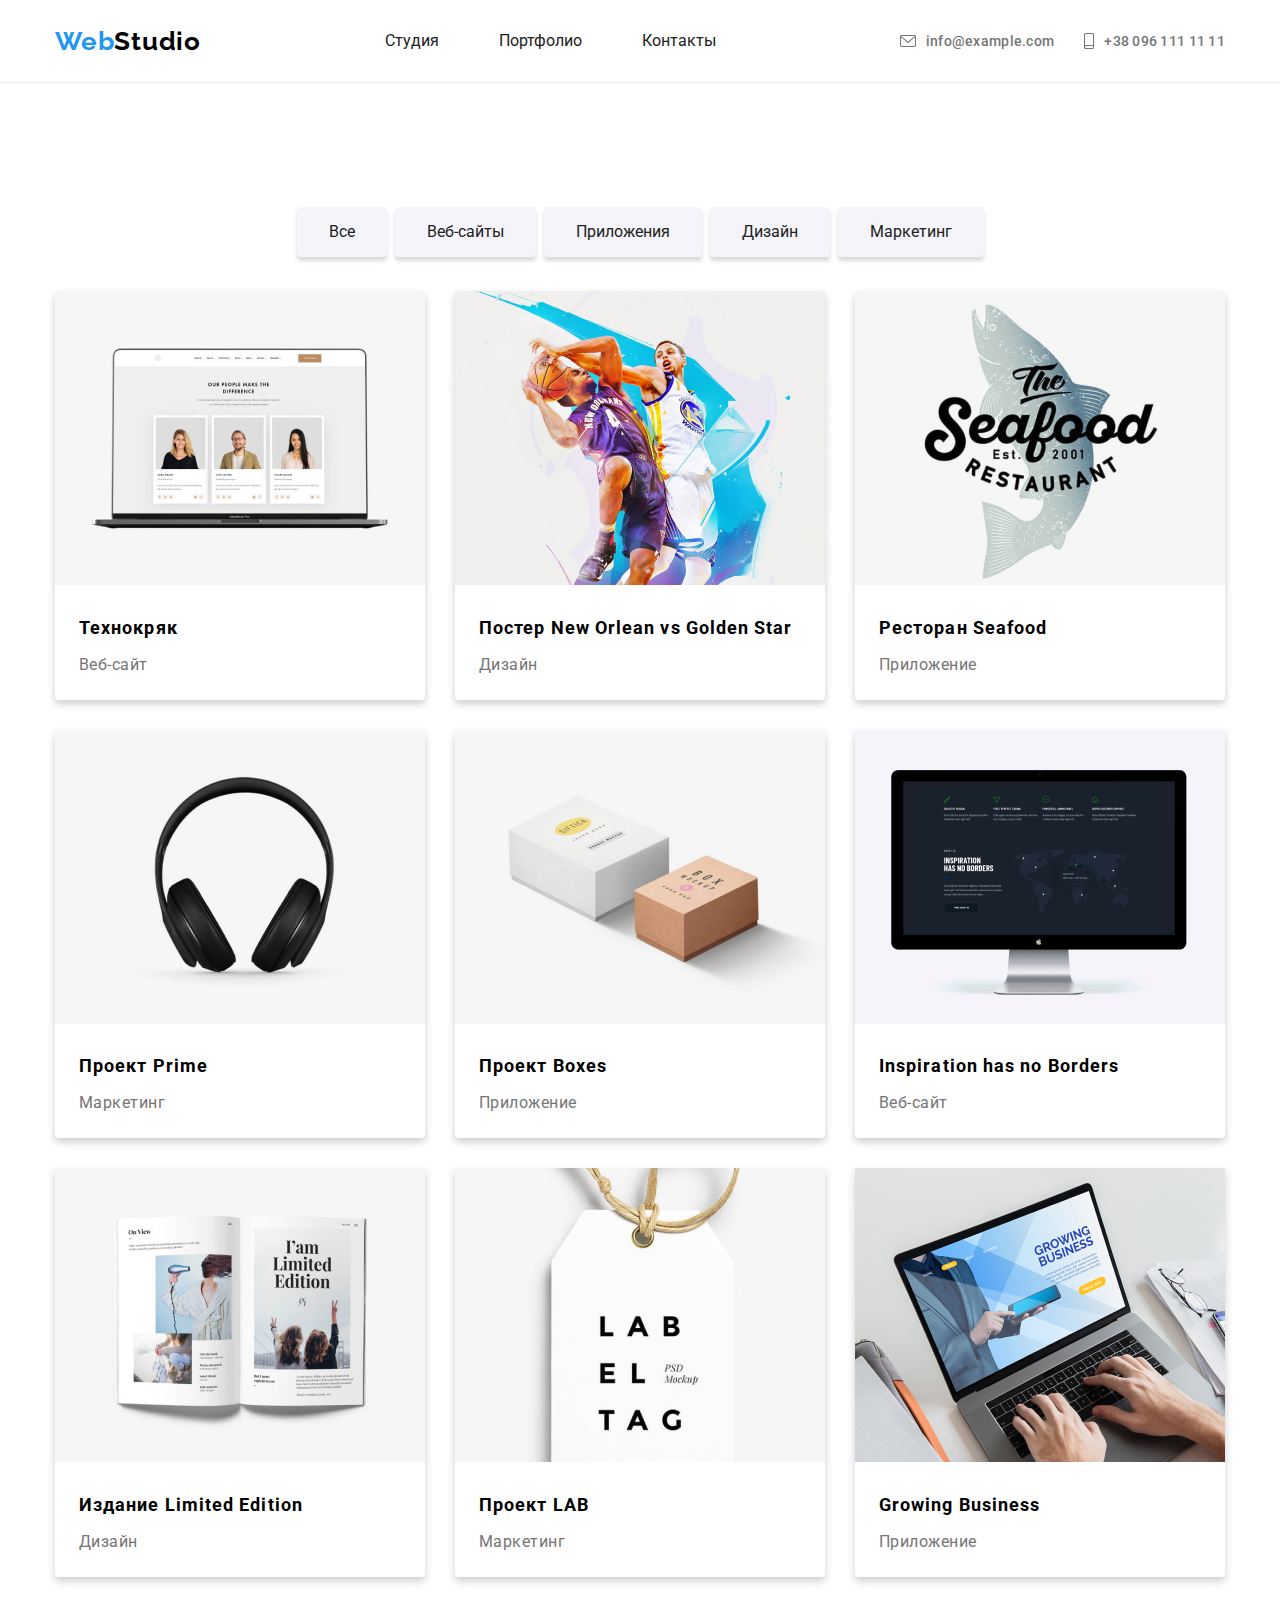
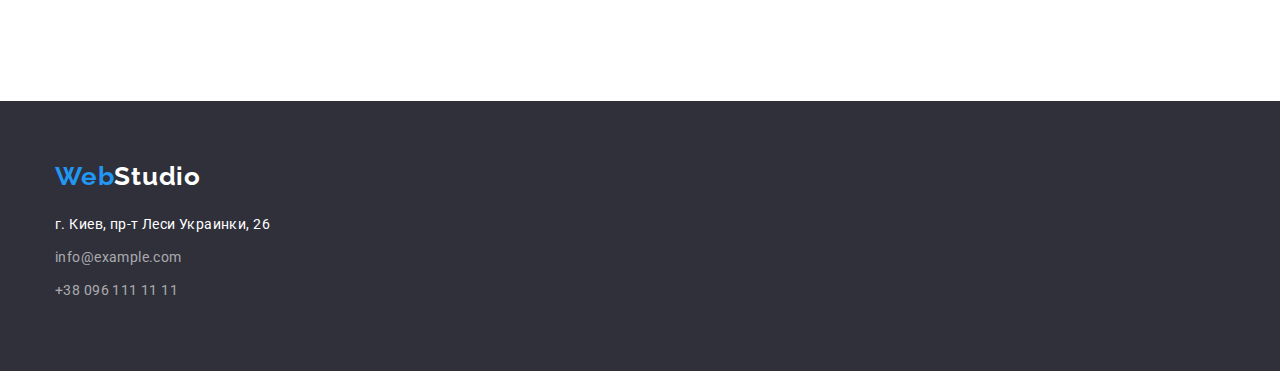
==== portfolio.html @ 207485e9 "Regular customers" ====
<!DOCTYPE html>
<html lang="en">
  <head>
    <meta charset="UTF-8" />
    <meta http-equiv="X-UA-Compatible" content="IE=edge" />
    <meta name="viewport" content="width=device-width, initial-scale=1.0" />
    <title>Portfolio</title>
    <link rel="preconnect" href="https://fonts.googleapis.com" />
    <link rel="preconnect" href="https://fonts.gstatic.com" crossorigin />
    <link
      href="https://fonts.googleapis.com/css2?family=Raleway:wght@700&display=swap"
      rel="stylesheet"
    />
    <link
      href="https://fonts.googleapis.com/css2?family=Raleway:wght@700&family=Roboto:wght@500&display=swap"
      rel="stylesheet"
    />
    <link rel="stylesheet" href="css/normalize.css" />
    <link rel="stylesheet" href="css/style.css" />
  </head>
  <body>
    <!-- Header -->
    <header class="header">
      <div class="container">
        <div class="header-wrapper">
          <div>
            <a class="navbar-logo" href="#"
              >Web<span class="studio_head">Studio</span></a
            >
          </div>

          <nav class="nav">
            <ul class="nav__item">
              <li class="nav__item_list">
                <a href="./index.html" class="nav__item_list-link">Студия</a>
              </li>
              <li class="nav__item_list">
                <a href="#" class="nav__item_list-link">Портфолио</a>
              </li>
              <li class="nav__item_list">
                <a href="#" class="nav__item_list-link">Контакты</a>
              </li>
            </ul>
          </nav>

          <div class="header__block">
            <a
              class="header__block-link margin-right"
              href="mailto:info@example.com"
              ><svg
                width="16"
                height="16"
                viewBox="0 0 16 12"
                fill="none"
                xmlns="http://www.w3.org/2000/svg"
              >
                <path
                  d="M14.5 0H1.50001C0.672854 0 0 0.672853 0 1.50001V10.5C0 11.3271 0.672854 12 1.50001 12H14.5C15.3271 12 16 11.3271 16 10.5V1.50001C16 0.672853 15.3271 0 14.5 0V0ZM14.5 0.999994C14.5679 0.999994 14.6325 1.01409 14.6916 1.0387L8 6.83838L1.30833 1.0387C1.36742 1.01412 1.43204 0.999994 1.49998 0.999994H14.5ZM14.5 11H1.50001C1.22414 11 0.999996 10.7759 0.999996 10.5V2.09521L7.67236 7.87792C7.76661 7.95944 7.8833 7.99999 8 7.99999C8.1167 7.99999 8.23339 7.95948 8.32764 7.87792L15 2.09521V10.5C15 10.7759 14.7759 11 14.5 11V11Z"
                  fill="#757575"
                />
              </svg>
              <span class="header__block-text">info@example.com</span></a
            >
            <a class="header__block-link" href="tel:+380961111111"
              ><svg
                width="10"
                height="16"
                viewBox="0 0 10 16"
                fill="none"
                xmlns="http://www.w3.org/2000/svg"
              >
                <path
                  d="M8.5 0H1.5C0.672848 0 0 0.672848 0 1.5V14.5C0 15.3272 0.672848 16 1.5 16H8.5C9.32715 16 10 15.3272 10 14.5V1.5C10 0.672848 9.32715 0 8.5 0ZM1.5 1H8.5C8.77588 1 9 1.22412 9 1.5V12H1V1.5C1 1.22412 1.22412 1 1.5 1ZM8.5 15H1.5C1.22412 15 1 14.7759 1 14.5V13H9V14.5C9 14.7759 8.77588 15 8.5 15Z"
                  fill="#757575"
                />
                <path
                  d="M2.35355 13.7389C2.54882 13.9213 2.54882 14.2169 2.35355 14.3992C2.15828 14.5816 1.84172 14.5816 1.64645 14.3992C1.45118 14.2169 1.45118 13.9213 1.64645 13.7389C1.84172 13.5566 2.15828 13.5566 2.35355 13.7389Z"
                  fill="#757575"
                />
              </svg>
              <span class="header__block-text">+38 096 111 11 11</span></a
            >
          </div>
        </div>
      </div>
    </header>

    <!-- Main -->

    <main>
      <div class="container">
        <div class="group__btn">
          <button class="group__btn-item">Все</button
          ><button class="group__btn-item">Веб-сайты</button
          ><button class="group__btn-item">Приложения</button
          ><button class="group__btn-item">Дизайн</button
          ><button class="group__btn-item">Маркетинг</button>
        </div>
        <div class="cards__img">
          <div class="cards__img_item">
            <img src="images/portfolio/img.jpg" alt="img" />
            <div class="cards__img_info">
              <span class="cards__img_info-a">Технокряк</span>
              <span class="cards__img_info-b">Веб-сайт</span>
            </div>
          </div>
          <div class="cards__img_item">
            <img src="images/portfolio/img_2.jpg" alt="img" />
            <div class="cards__img_info">
              <span class="cards__img_info-a"
                >Постер New Orlean vs Golden Star</span
              >
              <span class="cards__img_info-b">Дизайн</span>
            </div>
          </div>
          <div class="cards__img_item">
            <img src="images/portfolio/img_3.jpg" alt="img" />
            <div class="cards__img_info">
              <span class="cards__img_info-a">Ресторан Seafood</span>
              <span class="cards__img_info-b">Приложение</span>
            </div>
          </div>
          <div class="cards__img_item">
            <img src="images/portfolio/img_4.jpg" alt="img" />
            <div class="cards__img_info">
              <span class="cards__img_info-a">Проект Prime</span>
              <span class="cards__img_info-b">Маркетинг</span>
            </div>
          </div>
          <div class="cards__img_item">
            <img src="images/portfolio/img_5.jpg" alt="img" />
            <div class="cards__img_info">
              <span class="cards__img_info-a">Проект Boxes</span>
              <span class="cards__img_info-b">Приложение</span>
            </div>
          </div>
          <div class="cards__img_item">
            <img src="images/portfolio/img_6.jpg" alt="img" />
            <div class="cards__img_info">
              <span class="cards__img_info-a">Inspiration has no Borders</span>
              <span class="cards__img_info-b">Веб-сайт</span>
            </div>
          </div>
          <div class="cards__img_item">
            <img src="images/portfolio/img_7.jpg" alt="img" />
            <div class="cards__img_info">
              <span class="cards__img_info-a">Издание Limited Edition</span>
              <span class="cards__img_info-b">Дизайн</span>
            </div>
          </div>
          <div class="cards__img_item">
            <img src="images/portfolio/img_8.jpg" alt="img" />
            <div class="cards__img_info">
              <span class="cards__img_info-a">Проект LAB</span>
              <span class="cards__img_info-b">Маркетинг</span>
            </div>
          </div>
          <div class="cards__img_item">
            <img src="images/portfolio/img_9.jpg" alt="img" />
            <div class="cards__img_info">
              <span class="cards__img_info-a">Growing Business</span>
              <span class="cards__img_info-b">Приложение</span>
            </div>
          </div>
        </div>
      </div>
    </main>

    <!-- footer -->

    <footer class="footer">
      <div class="container">
        <div class="footer__wraper">
          <a class="logo-footer" href="#"
            >Web<span class="studio">Studio</span></a
          >
          <address class="addr">
            <a class="link white" href="http://bit.ly/3pXMvUd" target="_blank"
              >г. Киев, пр-т Леси Украинки, 26</a
            >
          </address>
          <div class="footer__link">
            <a class="link disp" href="mailto:info@example.com"
              >info@example.com</a
            >
            <a class="link disp" href="tel:+380961111111">+38 096 111 11 11</a>
          </div>
        </div>
      </div>
    </footer>
  </body>
</html>
---- css/style.css ----
* {
  margin: 0;
  padding: 0;
  list-style: none;
  text-decoration: none;
  box-sizing: border-box;
}

body {
  font-family: "Roboto", sans-serif;
}

/* Header */

.header {
  border-bottom: 1px solid #ececec;
}

.container {
  max-width: 1170px;
  margin: 0 auto;
}

.navbar-logo {
  font-family: "Raleway", sans-serif;
  font-style: normal;
  font-weight: 700;
  font-size: 26px;
  line-height: 31px;
  letter-spacing: 0.03em;
  color: #2196f3;
}

.studio_head {
  color: #000;
}

.header-wrapper {
  display: flex;
  justify-content: space-between;
  align-items: center;
}

.nav__item_list {
  padding: 32px 0;
  background: linear-gradient(rgb(33, 150, 243), rgb(33, 150, 243)) 50% 100% /
    0px 1px no-repeat;
  transition: 250ms ease 0.1s;
}

.nav__item_list:hover {
  background-size: 100% 2px;
}
.nav__item {
  display: flex;
}

.nav__item_list-link {
  color: #212121;
  padding: 30px;
}

.nav__item_list-link:hover {
  color: #2196f3;
}

.header__block {
  display: flex;
}
.margin-right {
  margin-right: 30px;
}
.header__block-link {
  display: flex;
}

.header__block-text {
  font-weight: 500;
  font-size: 14px;
  line-height: 16px;
  letter-spacing: 0.02em;
  color: #757575;
  padding-left: 10px;
}

.header__block-text:hover {
  color: #2196f3;
}
.header__block-link:hover path {
  fill: #2196f3;
}

/* Main  */

.main {
  text-align: center;
  background: url("../images/Overlay.jpg") no-repeat center / contain;
  background-size: cover;
  padding: 200px;
  position: relative;
}

.z_in {
  position: relative;
  z-index: 2;
}
.main:after {
  content: "";
  position: absolute;
  top: 0;
  left: 0;
  right: 0;
  bottom: 0;
  background: black;
  opacity: 0.1;
  z-index: 1;
}

.main__text {
  font-weight: 900;
  font-size: 44px;
  line-height: 60px;
  text-align: center;
  letter-spacing: 0.06em;
  text-transform: uppercase;
  color: #ffffff;
}

.btn {
  display: inline-block;
  margin-top: 30px;
  padding: 10px 32px;
  font-size: 16px;
  line-height: 30px;
  color: #ffffff;
  background: #2196f3;
  box-shadow: 0px 4px 4px rgba(0, 0, 0, 0.15);
  border-radius: 4px;
  border: none;
}

.btn:hover {
  animation: pulsate 1s ease-in-out;
}

@keyframes pulsate {
  0% {
    box-shadow: 0 0 25px #5ddcff, 0 0 50px #4e00c2;
  }
}

.btn:active {
  color: red;
}

.info__list {
  display: flex;
  margin: 94px 0;
  justify-content: space-between;
}

.info__list-link {
  flex-basis: calc(25% - 30px);
}

.info__list-link-p {
  font-weight: 400;
  font-size: 14px;
  line-height: 24px;
  letter-spacing: 0.03em;
  color: #757575;
}

.info__list-link-intro {
  font-weight: 700;
  font-size: 14px;
  line-height: 16px;
  letter-spacing: 0.03em;
  text-transform: uppercase;
  color: #212121;
  padding-bottom: 10px;
}

/* Images */

.images {
  text-align: center;
  padding-bottom: 94px;
}
.images__wrapper_intro,
.team__wrapper-intro {
  font-weight: 700;
  font-size: 36px;
  line-height: 42px;
  letter-spacing: 0.03em;
  color: #212121;
  padding-bottom: 50px;
}

.info__list-link-intro {
  margin-top: 30px;
}

.info__list-img {
  background: #f5f4fa;
  padding: 25px 100px;
}

.images__cards {
  display: flex;
  justify-content: space-between;
}

.images__cards-link {
  transition: 1s;
  display: block;
  width: 370px;
  height: 294px;
}

.images__cards-link:hover {
  transform: scale(1.1);
}

/* People */

.people {
  text-align: center;
  padding: 94px 0;
  background-color: #f5f4fa;
}
.cards__wrapper-item {
  display: flex;
  justify-content: space-between;
}

.cards__wrapper-item-link {
  flex-basis: calc(25% - 30px);
  background: #ffffff;
  box-shadow: 0 4px 8px 0 rgba(0, 0, 0, 0.2);
  transition: 0.3s;
  border-radius: 0px 0px 4px 4px;
}
.cards__wrapper-item-link:hover {
  box-shadow: 0 8px 16px 0 rgba(0, 0, 0, 0.2);
}

.cards__wrapper-item-link-intro {
  display: block;
  font-weight: 500;
  font-size: 16px;
  line-height: 19px;
  letter-spacing: 0.03em;
  color: #212121;
  padding-top: 30px;
}

.cards__wrapper-item-link-p {
  display: block;
  font-weight: 400;
  font-size: 16px;
  line-height: 19px;
  letter-spacing: 0.03em;
  color: #757575;
  padding-top: 10px;
  padding-bottom: 16px;
}

.cards-icon {
  max-width: 100%;
  border-radius: 5px 5px 0 0;
}

.social {
  display: flex;
  justify-content: space-between;
  padding: 0 32px 30px 32px;
}

.social_link {
  display: flex;
  align-items: center;
  justify-content: center;
  width: 44px;
  height: 44px;
  border-radius: 50%;
  transition: all 0.5s ease;
}
.social_link:hover {
  background: #2196f3;
}
.social_link path {
  transition: all 0.5s ease;
}
.social_link:hover path {
  fill: #fff;
}

/* Regular customers */

.clients__wrapper-intro {
  padding-top: 94px;
  padding-bottom: 50px;
  font-weight: 700;
  font-size: 36px;
  line-height: 42px;
  text-align: center;
  letter-spacing: 0.03em;
}

.clients__item-img {
  justify-content: center;
  align-items: center;
  flex-basis: calc(16.666% - 30px);
  border: 1px solid #afb1b8;
  border-radius: 4px;
}

.clients__item-link {
  display: flex;
  height: 92px;
}

.clients__item-link svg {
  margin: auto;
}

.clients__item-img:hover {
  border: 1px solid #2196f3;
}

.clients__item {
  display: flex;
  justify-content: space-between;
  padding-bottom: 94px;
}

.clients__item-img:hover path {
  fill: #2196f3;
}

/* Footer */

.footer {
  background-color: #2f303a;
  padding: 60px 0;
}

.logo-footer {
  display: block;
  font-family: "Raleway";
  font-style: normal;
  font-weight: 700;
  font-size: 26px;
  line-height: 31px;
  letter-spacing: 0.03em;
  color: #2196f3;
  padding-bottom: 20px;
}

.footer__wraper {
  display: inline-block;
}

.studio {
  color: white;
}
.footer__link {
  display: inline-block;
}

.disp {
  display: block;
}
.addr {
  padding-bottom: 9px;
}

.link {
  font-family: "Roboto";
  font-style: normal;
  font-weight: 400;
  font-size: 14px;
  line-height: 24px;
  letter-spacing: 0.03em;
  color: rgba(255, 255, 255, 0.6);
  padding-bottom: 9px;
}

.white {
  color: white;
}

.link:hover {
  color: #2196f3;
}

/* Portfolio */

.group__btn {
  display: flex;
  padding-top: 94px;
  padding-bottom: 34px;
  font-weight: 500;
  font-size: 16px;
  line-height: 26px;
  letter-spacing: 0.03em;
  justify-content: center;
}

.group__btn-item {
  margin-right: 8px;
  display: inline-block;
  margin-top: 30px;
  padding: 10px 32px;
  font-size: 16px;
  line-height: 30px;
  color: #212121;
  background: #f5f4fa;
  box-shadow: 0px 4px 4px rgba(0, 0, 0, 0.15);
  border-radius: 4px;
  border: none;
}
.group__btn-item:last-child {
  margin-right: 0px;
}

.group__btn-item:hover {
  color: #ffffff;
  background: #2196f3;
  animation: pulsate 1s ease-in-out;
}

@keyframes pulsate {
  0% {
    box-shadow: 0 0 25px #5ddcff, 0 0 50px #4e00c2;
  }
}

.group__btn-item:active {
  color: red;
}

.cards__img {
  display: flex;
  justify-content: space-between;
  flex-wrap: wrap;
  padding-bottom: 94px;
}

.cards__img_item {
  box-shadow: 0 4px 8px 0 rgba(0, 0, 0, 0.2);
  transition: 0.3s;
  border-radius: 0px 0px 4px 4px;
  /* Вопрос почему не работает ? */
  flex-basis: calc(33.333% - 30px);
  margin-bottom: 30px;
}
.cards__img_item:hover {
  box-shadow: 0 8px 16px 0 rgba(0, 0, 0, 0.2);
}

.cards__img_info {
  padding: 20px 24px;
}
.cards__img_info-a,
.cards__img_info-b {
  display: block;
}

.cards__img_info-a {
  margin-bottom: 4px;
  font-weight: 700;
  font-size: 18px;
  line-height: 36px;
  letter-spacing: 0.06em;
}

.cards__img_info-b {
  font-weight: 400;
  font-size: 16px;
  line-height: 30px;
  letter-spacing: 0.03em;
  color: #757575;
}
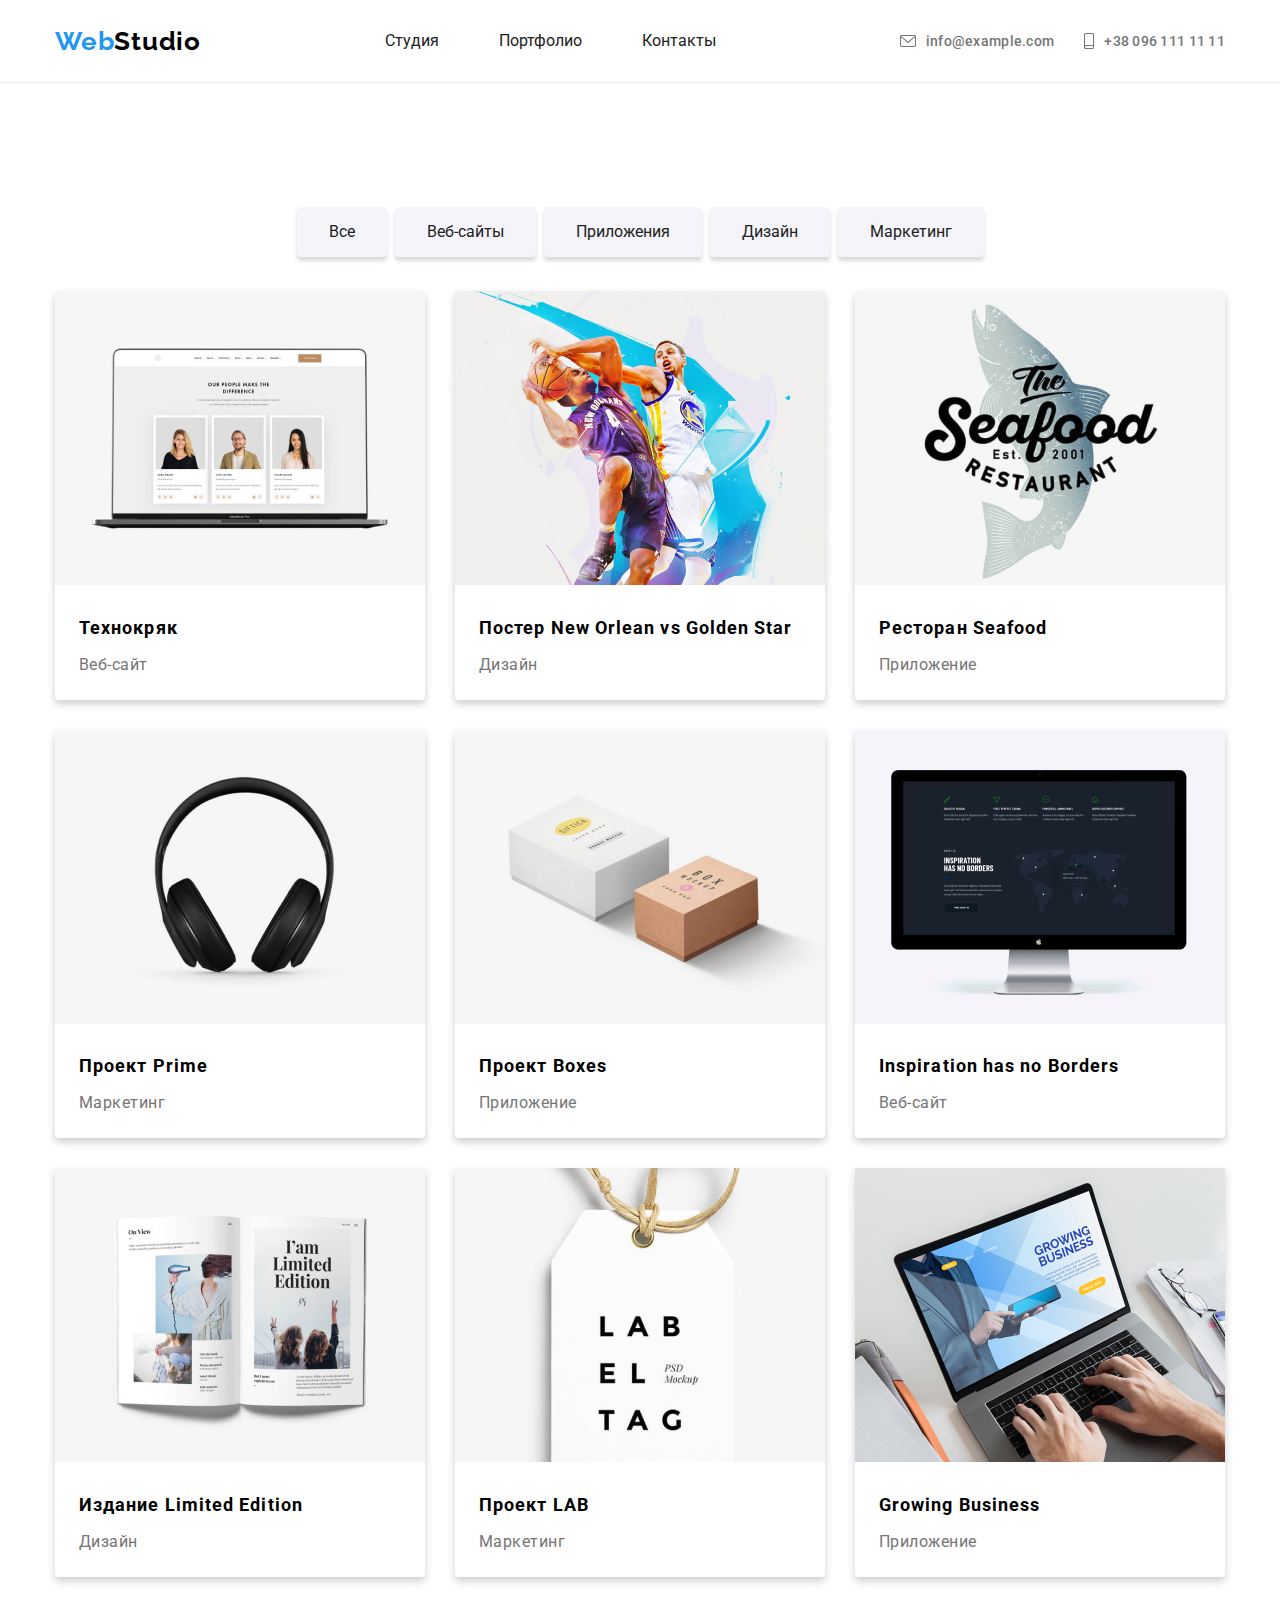
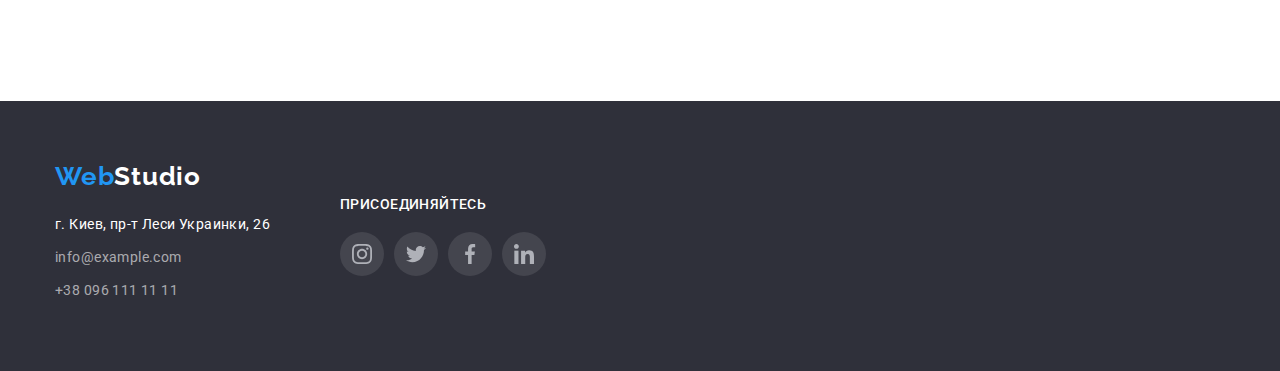
==== commit 38b539d7: "add hover" ====
--- a/portfolio.html
+++ b/portfolio.html
@@ -99,6 +99,13 @@
         <div class="cards__img">
           <div class="cards__img_item">
             <img src="images/portfolio/img.jpg" alt="img" />
+            <div class="cards__img_block">
+              <p class="cards__img-text">
+                Ресурс предлагает комплексные предложения с разным уровнем
+                функционала и сервисов. Все это позволит посетителю получить
+                исчерпывающие сведения о компании или частном лице.
+              </p>
+            </div>
             <div class="cards__img_info">
               <span class="cards__img_info-a">Технокряк</span>
               <span class="cards__img_info-b">Веб-сайт</span>
@@ -106,6 +113,13 @@
           </div>
           <div class="cards__img_item">
             <img src="images/portfolio/img_2.jpg" alt="img" />
+            <div class="cards__img_block">
+              <p class="cards__img-text">
+                Ресурс предлагает комплексные предложения с разным уровнем
+                функционала и сервисов. Все это позволит посетителю получить
+                исчерпывающие сведения о компании или частном лице.
+              </p>
+            </div>
             <div class="cards__img_info">
               <span class="cards__img_info-a"
                 >Постер New Orlean vs Golden Star</span
@@ -115,6 +129,13 @@
           </div>
           <div class="cards__img_item">
             <img src="images/portfolio/img_3.jpg" alt="img" />
+            <div class="cards__img_block">
+              <p class="cards__img-text">
+                Ресурс предлагает комплексные предложения с разным уровнем
+                функционала и сервисов. Все это позволит посетителю получить
+                исчерпывающие сведения о компании или частном лице.
+              </p>
+            </div>
             <div class="cards__img_info">
               <span class="cards__img_info-a">Ресторан Seafood</span>
               <span class="cards__img_info-b">Приложение</span>
@@ -122,6 +143,13 @@
           </div>
           <div class="cards__img_item">
             <img src="images/portfolio/img_4.jpg" alt="img" />
+            <div class="cards__img_block">
+              <p class="cards__img-text">
+                Ресурс предлагает комплексные предложения с разным уровнем
+                функционала и сервисов. Все это позволит посетителю получить
+                исчерпывающие сведения о компании или частном лице.
+              </p>
+            </div>
             <div class="cards__img_info">
               <span class="cards__img_info-a">Проект Prime</span>
               <span class="cards__img_info-b">Маркетинг</span>
@@ -129,6 +157,13 @@
           </div>
           <div class="cards__img_item">
             <img src="images/portfolio/img_5.jpg" alt="img" />
+            <div class="cards__img_block">
+              <p class="cards__img-text">
+                Ресурс предлагает комплексные предложения с разным уровнем
+                функционала и сервисов. Все это позволит посетителю получить
+                исчерпывающие сведения о компании или частном лице.
+              </p>
+            </div>
             <div class="cards__img_info">
               <span class="cards__img_info-a">Проект Boxes</span>
               <span class="cards__img_info-b">Приложение</span>
@@ -136,6 +171,13 @@
           </div>
           <div class="cards__img_item">
             <img src="images/portfolio/img_6.jpg" alt="img" />
+            <div class="cards__img_block">
+              <p class="cards__img-text">
+                Ресурс предлагает комплексные предложения с разным уровнем
+                функционала и сервисов. Все это позволит посетителю получить
+                исчерпывающие сведения о компании или частном лице.
+              </p>
+            </div>
             <div class="cards__img_info">
               <span class="cards__img_info-a">Inspiration has no Borders</span>
               <span class="cards__img_info-b">Веб-сайт</span>
@@ -143,6 +185,13 @@
           </div>
           <div class="cards__img_item">
             <img src="images/portfolio/img_7.jpg" alt="img" />
+            <div class="cards__img_block">
+              <p class="cards__img-text">
+                Ресурс предлагает комплексные предложения с разным уровнем
+                функционала и сервисов. Все это позволит посетителю получить
+                исчерпывающие сведения о компании или частном лице.
+              </p>
+            </div>
             <div class="cards__img_info">
               <span class="cards__img_info-a">Издание Limited Edition</span>
               <span class="cards__img_info-b">Дизайн</span>
@@ -150,6 +199,13 @@
           </div>
           <div class="cards__img_item">
             <img src="images/portfolio/img_8.jpg" alt="img" />
+            <div class="cards__img_block">
+              <p class="cards__img-text">
+                Ресурс предлагает комплексные предложения с разным уровнем
+                функционала и сервисов. Все это позволит посетителю получить
+                исчерпывающие сведения о компании или частном лице.
+              </p>
+            </div>
             <div class="cards__img_info">
               <span class="cards__img_info-a">Проект LAB</span>
               <span class="cards__img_info-b">Маркетинг</span>
@@ -157,6 +213,13 @@
           </div>
           <div class="cards__img_item">
             <img src="images/portfolio/img_9.jpg" alt="img" />
+            <div class="cards__img_block">
+              <p class="cards__img-text">
+                Ресурс предлагает комплексные предложения с разным уровнем
+                функционала и сервисов. Все это позволит посетителю получить
+                исчерпывающие сведения о компании или частном лице.
+              </p>
+            </div>
             <div class="cards__img_info">
               <span class="cards__img_info-a">Growing Business</span>
               <span class="cards__img_info-b">Приложение</span>
@@ -170,20 +233,129 @@
 
     <footer class="footer">
       <div class="container">
-        <div class="footer__wraper">
-          <a class="logo-footer" href="#"
-            >Web<span class="studio">Studio</span></a
-          >
-          <address class="addr">
-            <a class="link white" href="http://bit.ly/3pXMvUd" target="_blank"
-              >г. Киев, пр-т Леси Украинки, 26</a
+        <div class="footer__box">
+          <div class="footer__wraper">
+            <a class="logo-footer" href="#"
+              >Web<span class="studio">Studio</span></a
             >
-          </address>
-          <div class="footer__link">
-            <a class="link disp" href="mailto:info@example.com"
-              >info@example.com</a
-            >
-            <a class="link disp" href="tel:+380961111111">+38 096 111 11 11</a>
+            <address class="addr">
+              <a class="link white" href="http://bit.ly/3pXMvUd" target="_blank"
+                >г. Киев, пр-т Леси Украинки, 26</a
+              >
+            </address>
+            <div class="footer__link">
+              <a class="link disp" href="mailto:info@example.com"
+                >info@example.com</a
+              >
+              <a class="link disp" href="tel:+380961111111"
+                >+38 096 111 11 11</a
+              >
+            </div>
+          </div>
+          <div class="footer__social">
+            <span class="footer__social-text">присоединяйтесь</span>
+            <div class="footer__social-icon">
+              <a class="social_link grey" href="#"
+                ><svg
+                  width="20"
+                  height="20"
+                  viewBox="0 0 20 20"
+                  fill="none"
+                  xmlns="http://www.w3.org/2000/svg"
+                >
+                  <g clip-path="url(#clip0_1_492)">
+                    <path
+                      d="M19.9804 5.88005C19.9336 4.81738 19.7617 4.0868 19.5156 3.45374C19.2616 2.78176 18.8709 2.18014 18.359 1.68002C17.8589 1.1721 17.2533 0.777435 16.5891 0.527447C15.9524 0.281274 15.2256 0.109427 14.163 0.0625732C13.0924 0.0117516 12.7525 0 10.0371 0C7.32173 0 6.98185 0.0117516 5.91521 0.0586052C4.85253 0.105459 4.12195 0.277459 3.48904 0.523479C2.81692 0.777435 2.2153 1.16814 1.71517 1.68002C1.20726 2.18014 0.812743 2.78573 0.562603 3.44992C0.31643 4.0868 0.144583 4.81341 0.0977294 5.87609C0.0469078 6.9467 0.0351562 7.28658 0.0351562 10.002C0.0351562 12.7173 0.0469078 13.0572 0.0937614 14.1239C0.140615 15.1865 0.312615 15.9171 0.558787 16.5502C0.812743 17.2221 1.20726 17.8238 1.71517 18.3239C2.2153 18.8318 2.82088 19.2265 3.48508 19.4765C4.12195 19.7226 4.84856 19.8945 5.91139 19.9413C6.97788 19.9883 7.31791 19.9999 10.0333 19.9999C12.7487 19.9999 13.0885 19.9883 14.1552 19.9413C15.2179 19.8945 15.9484 19.7226 16.5813 19.4765C17.9254 18.9568 18.9881 17.8941 19.5078 16.5502C19.7538 15.9133 19.9258 15.1865 19.9727 14.1239C20.0195 13.0572 20.0313 12.7173 20.0313 10.002C20.0313 7.28658 20.0273 6.9467 19.9804 5.88005ZM18.1794 14.0457C18.1364 15.0225 17.9723 15.5499 17.8356 15.9015C17.4995 16.7728 16.808 17.4643 15.9367 17.8004C15.5851 17.9372 15.0538 18.1012 14.0809 18.1441C13.026 18.1911 12.7096 18.2027 10.0411 18.2027C7.37255 18.2027 7.05221 18.1911 6.00113 18.1441C5.02438 18.1012 4.49693 17.9372 4.1453 17.8004C3.71171 17.6402 3.31704 17.3862 2.9967 17.0541C2.6646 16.7298 2.41065 16.3391 2.2504 15.9055C2.11365 15.5539 1.94959 15.0225 1.90671 14.0497C1.8597 12.9948 1.8481 12.6783 1.8481 10.0097C1.8481 7.34122 1.8597 7.02087 1.90671 5.96995C1.94959 4.99319 2.11365 4.46575 2.2504 4.11412C2.41065 3.68038 2.6646 3.28586 3.00067 2.96536C3.32483 2.63327 3.71553 2.37931 4.14927 2.21921C4.5009 2.08247 5.03231 1.9184 6.0051 1.87537C7.05999 1.82851 7.37652 1.81676 10.0449 1.81676C12.7174 1.81676 13.0337 1.82851 14.0848 1.87537C15.0616 1.9184 15.589 2.08247 15.9407 2.21921C16.3742 2.37931 16.7689 2.63327 17.0893 2.96536C17.4213 3.28967 17.6753 3.68038 17.8356 4.11412C17.9723 4.46575 18.1364 4.99701 18.1794 5.96995C18.2263 7.02484 18.238 7.34122 18.238 10.0097C18.238 12.6783 18.2263 12.9908 18.1794 14.0457Z"
+                      fill="#AFB1B8"
+                    />
+                    <path
+                      d="M10.0371 4.8642C7.20074 4.8642 4.89941 7.16537 4.89941 10.0019C4.89941 12.8385 7.20074 15.1396 10.0371 15.1396C12.8737 15.1396 15.1749 12.8385 15.1749 10.0019C15.1749 7.16537 12.8737 4.8642 10.0371 4.8642ZM10.0371 13.3346C8.19702 13.3346 6.70442 11.8422 6.70442 10.0019C6.70442 8.16165 8.19702 6.66921 10.0371 6.66921C11.8774 6.66921 13.3698 8.16165 13.3698 10.0019C13.3698 11.8422 11.8774 13.3346 10.0371 13.3346V13.3346Z"
+                      fill="#AFB1B8"
+                    />
+                    <path
+                      d="M16.5775 4.6611C16.5775 5.32346 16.0404 5.86052 15.3779 5.86052C14.7155 5.86052 14.1785 5.32346 14.1785 4.6611C14.1785 3.99858 14.7155 3.46167 15.3779 3.46167C16.0404 3.46167 16.5775 3.99858 16.5775 4.6611V4.6611Z"
+                      fill="#AFB1B8"
+                    />
+                  </g>
+                  <defs>
+                    <clipPath id="clip0_1_492">
+                      <rect width="20" height="20" fill="white" />
+                    </clipPath>
+                  </defs>
+                </svg>
+              </a>
+              <a class="social_link grey" href="#"
+                ><svg
+                  width="20"
+                  height="20"
+                  viewBox="0 0 20 20"
+                  fill="none"
+                  xmlns="http://www.w3.org/2000/svg"
+                >
+                  <g clip-path="url(#clip0_1_486)">
+                    <path
+                      d="M20 3.79875C19.2563 4.125 18.4637 4.34125 17.6375 4.44625C18.4875 3.93875 19.1363 3.14125 19.4412 2.18C18.6488 2.6525 17.7738 2.98625 16.8412 3.1725C16.0887 2.37125 15.0162 1.875 13.8462 1.875C11.5763 1.875 9.74875 3.7175 9.74875 5.97625C9.74875 6.30125 9.77625 6.61375 9.84375 6.91125C6.435 6.745 3.41875 5.11125 1.3925 2.6225C1.03875 3.23625 0.83125 3.93875 0.83125 4.695C0.83125 6.115 1.5625 7.37375 2.6525 8.1025C1.99375 8.09 1.3475 7.89875 0.8 7.5975C0.8 7.61 0.8 7.62625 0.8 7.6425C0.8 9.635 2.22125 11.29 4.085 11.6712C3.75125 11.7625 3.3875 11.8062 3.01 11.8062C2.7475 11.8062 2.4825 11.7913 2.23375 11.7362C2.765 13.36 4.2725 14.5538 6.065 14.5925C4.67 15.6838 2.89875 16.3412 0.98125 16.3412C0.645 16.3412 0.3225 16.3263 0 16.285C1.81625 17.4563 3.96875 18.125 6.29 18.125C13.835 18.125 17.96 11.875 17.96 6.4575C17.96 6.27625 17.9538 6.10125 17.945 5.9275C18.7588 5.35 19.4425 4.62875 20 3.79875Z"
+                      fill="#AFB1B8"
+                    />
+                  </g>
+                  <defs>
+                    <clipPath id="clip0_1_486">
+                      <rect width="20" height="20" fill="white" />
+                    </clipPath>
+                  </defs>
+                </svg>
+              </a>
+              <a class="social_link grey" href="#"
+                ><svg
+                  width="20"
+                  height="20"
+                  viewBox="0 0 20 20"
+                  fill="none"
+                  xmlns="http://www.w3.org/2000/svg"
+                >
+                  <g clip-path="url(#clip0_1_482)">
+                    <path
+                      d="M13.3308 3.32083H15.1567V0.140833C14.8417 0.0975 13.7583 0 12.4967 0C9.86416 0 8.06082 1.65583 8.06082 4.69917V7.5H5.15582V11.055H8.06082V20H11.6225V11.0558H14.41L14.8525 7.50083H11.6217V5.05167C11.6225 4.02417 11.8992 3.32083 13.3308 3.32083Z"
+                      fill="#AFB1B8"
+                    />
+                  </g>
+                  <defs>
+                    <clipPath id="clip0_1_482">
+                      <rect width="20" height="20" fill="white" />
+                    </clipPath>
+                  </defs>
+                </svg>
+              </a>
+              <a class="social_link grey" href="#"
+                ><svg
+                  width="20"
+                  height="20"
+                  viewBox="0 0 20 20"
+                  fill="none"
+                  xmlns="http://www.w3.org/2000/svg"
+                >
+                  <g clip-path="url(#clip0_1_476)">
+                    <path
+                      d="M19.995 20V19.9992H20V12.6642C20 9.07587 19.2275 6.31171 15.0325 6.31171C13.0158 6.31171 11.6625 7.41837 11.11 8.46754H11.0517V6.64671H7.07416V19.9992H11.2158V13.3875C11.2158 11.6467 11.5458 9.96337 13.7017 9.96337C15.8258 9.96337 15.8575 11.95 15.8575 13.4992V20H19.995Z"
+                      fill="#AFB1B8"
+                    />
+                    <path
+                      d="M0.330017 6.64746H4.47668V20H0.330017V6.64746Z"
+                      fill="#AFB1B8"
+                    />
+                    <path
+                      d="M2.40167 0C1.07583 0 0 1.07583 0 2.40167C0 3.7275 1.07583 4.82583 2.40167 4.82583C3.7275 4.82583 4.80333 3.7275 4.80333 2.40167C4.8025 1.07583 3.72667 0 2.40167 0V0Z"
+                      fill="#AFB1B8"
+                    />
+                  </g>
+                  <defs>
+                    <clipPath id="clip0_1_476">
+                      <rect width="20" height="20" fill="white" />
+                    </clipPath>
+                  </defs>
+                </svg>
+              </a>
+            </div>
           </div>
         </div>
       </div>
--- a/css/style.css
+++ b/css/style.css
@@ -51,6 +51,7 @@
 .nav__item_list:hover {
   background-size: 100% 2px;
 }
+
 .nav__item {
   display: flex;
 }
@@ -67,9 +68,11 @@
 .header__block {
   display: flex;
 }
+
 .margin-right {
   margin-right: 30px;
 }
+
 .header__block-link {
   display: flex;
 }
@@ -83,9 +86,13 @@
   padding-left: 10px;
 }
 
+/* Почему не работает вместе хавер */
+
+.header__block-link:hover,
 .header__block-text:hover {
   color: #2196f3;
 }
+
 .header__block-link:hover path {
   fill: #2196f3;
 }
@@ -100,7 +107,7 @@
   position: relative;
 }
 
-.z_in {
+.title__wrapper {
   position: relative;
   z-index: 2;
 }
@@ -111,12 +118,12 @@
   left: 0;
   right: 0;
   bottom: 0;
-  background: black;
-  opacity: 0.1;
+  background: #2f303a;
+  opacity: 0.5;
   z-index: 1;
 }
 
-.main__text {
+.title__wrapper_text {
   font-weight: 900;
   font-size: 44px;
   line-height: 60px;
@@ -126,7 +133,7 @@
   color: #ffffff;
 }
 
-.btn {
+.title__wrapper_btn {
   display: inline-block;
   margin-top: 30px;
   padding: 10px 32px;
@@ -139,7 +146,7 @@
   border: none;
 }
 
-.btn:hover {
+.title__wrapper_btn:hover {
   animation: pulsate 1s ease-in-out;
 }
 
@@ -149,7 +156,7 @@
   }
 }
 
-.btn:active {
+.title__wrapper_btn:active {
   color: red;
 }
 
@@ -212,14 +219,41 @@
 }
 
 .images__cards-link {
+  position: relative;
   transition: 1s;
   display: block;
   width: 370px;
   height: 294px;
 }
 
-.images__cards-link:hover {
-  transform: scale(1.1);
+.images__cards-link:hover .images__cards-block {
+  visibility: visible;
+  opacity: 1;
+}
+
+.images__cards-block {
+  position: absolute;
+  width: 100%;
+  padding: 27px 0;
+  background: linear-gradient(
+    to bottom,
+    rgba(0, 0, 0, 0) 0%,
+    rgba(0, 0, 0, 0.7) 100%
+  );
+  bottom: 0;
+  visibility: hidden;
+  opacity: 0;
+  transition: all 1s ease 0s;
+}
+
+.images__cards-text {
+  font-weight: 700;
+  font-size: 14px;
+  line-height: 16px;
+  text-align: center;
+  letter-spacing: 0.03em;
+  text-transform: uppercase;
+  color: #ffffff;
 }
 
 /* People */
@@ -229,6 +263,7 @@
   padding: 94px 0;
   background-color: #f5f4fa;
 }
+
 .cards__wrapper-item {
   display: flex;
   justify-content: space-between;
@@ -241,6 +276,7 @@
   transition: 0.3s;
   border-radius: 0px 0px 4px 4px;
 }
+
 .cards__wrapper-item-link:hover {
   box-shadow: 0 8px 16px 0 rgba(0, 0, 0, 0.2);
 }
@@ -286,12 +322,15 @@
   border-radius: 50%;
   transition: all 0.5s ease;
 }
+
 .social_link:hover {
   background: #2196f3;
 }
+
 .social_link path {
   transition: all 0.5s ease;
 }
+
 .social_link:hover path {
   fill: #fff;
 }
@@ -365,6 +404,7 @@
 .studio {
   color: white;
 }
+
 .footer__link {
   display: inline-block;
 }
@@ -372,6 +412,7 @@
 .disp {
   display: block;
 }
+
 .addr {
   padding-bottom: 9px;
 }
@@ -395,7 +436,45 @@
   color: #2196f3;
 }
 
+.footer__box {
+  display: flex;
+}
+
+.footer__social-text {
+  color: #ffffff;
+  font-weight: 500;
+  font-size: 14px;
+  line-height: 16px;
+  letter-spacing: 0.03em;
+  text-transform: uppercase;
+  padding-bottom: 20px;
+  text-align: left;
+}
+
+.footer__social-icon {
+  display: flex;
+}
+
+.footer__social {
+  display: flex;
+  flex-direction: column;
+  justify-content: center;
+
+  padding-left: 70px;
+}
+
+.grey {
+  background: rgba(255, 255, 255, 0.1);
+  margin-right: 10px;
+}
+
+.grey:last-child {
+  margin-right: 0;
+}
+
 /* Portfolio */
+
+/* Group button */
 
 .group__btn {
   display: flex;
@@ -441,6 +520,8 @@
   color: red;
 }
 
+/* Cards */
+
 .cards__img {
   display: flex;
   justify-content: space-between;
@@ -455,14 +536,42 @@
   /* Вопрос почему не работает ? */
   flex-basis: calc(33.333% - 30px);
   margin-bottom: 30px;
+  position: relative;
 }
 .cards__img_item:hover {
   box-shadow: 0 8px 16px 0 rgba(0, 0, 0, 0.2);
 }
 
+.cards__img-text {
+  padding: 63px 24px;
+  font-weight: 400;
+  font-size: 18px;
+  line-height: 28px;
+  letter-spacing: 0.03em;
+  color: #ffffff;
+}
+
+.cards__img_block {
+  position: absolute;
+  width: 100%;
+  height: 294px;
+  background: rgba(33, 150, 243, 0.9);
+  top: 0;
+  left: 0;
+  visibility: hidden;
+  opacity: 0;
+  transition: all 1s ease 0s;
+}
+
+.cards__img_item:hover .cards__img_block {
+  visibility: visible;
+  opacity: 1;
+}
+
 .cards__img_info {
   padding: 20px 24px;
 }
+
 .cards__img_info-a,
 .cards__img_info-b {
   display: block;
@@ -483,3 +592,33 @@
   letter-spacing: 0.03em;
   color: #757575;
 }
+
+/* Modal */
+
+.demo {
+  display: none;
+  position: absolute;
+  width: 100%;
+  background: rgba(0, 0, 0, 0.2);
+  z-index: 4;
+  top: 0;
+}
+
+.demo__mid {
+  margin: 100px auto;
+  background: #ffffff;
+  box-shadow: 0px 1px 3px rgba(0, 0, 0, 0.12), 0px 1px 1px rgba(0, 0, 0, 0.14),
+    0px 2px 1px rgba(0, 0, 0, 0.2);
+  border-radius: 4px;
+  width: 528px;
+  height: 581px;
+}
+
+.demo__close-img {
+  margin-top: 8px;
+  margin-left: 490px;
+}
+
+.close_none {
+  display: block;
+}
